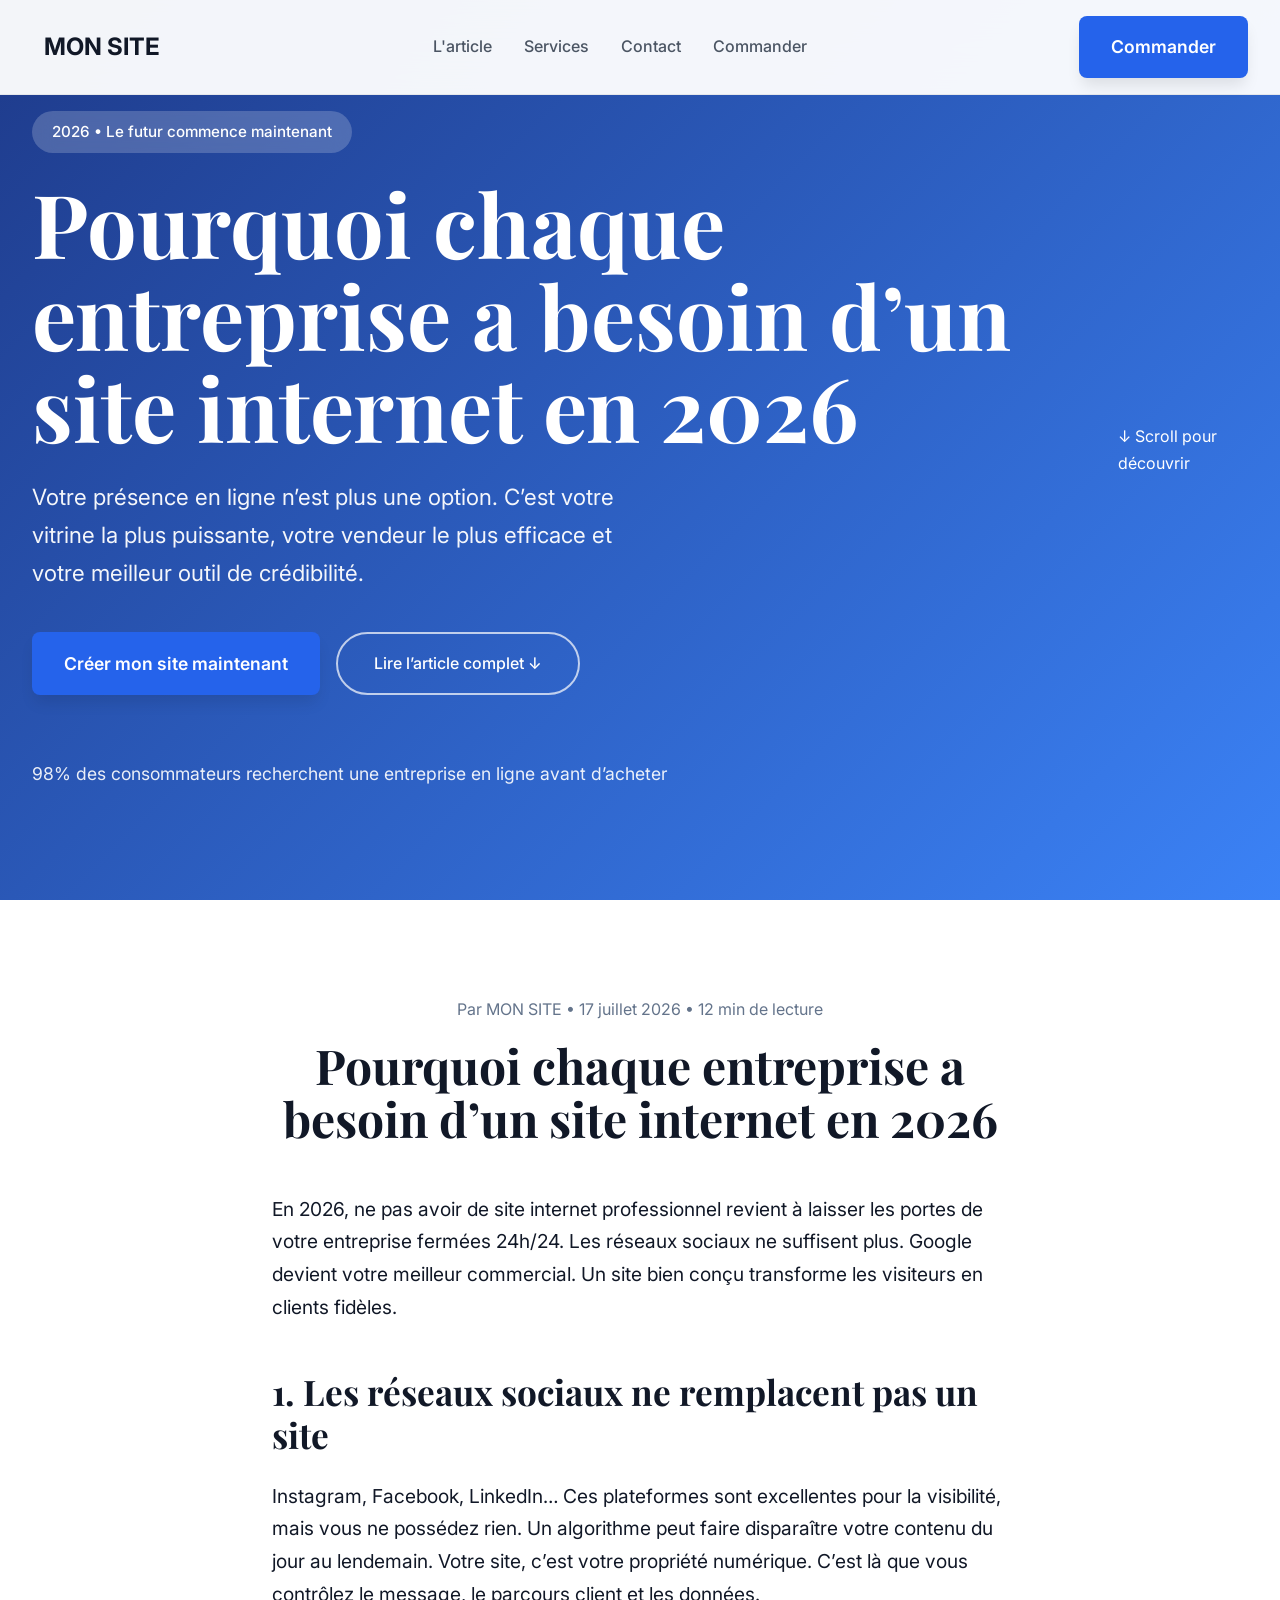
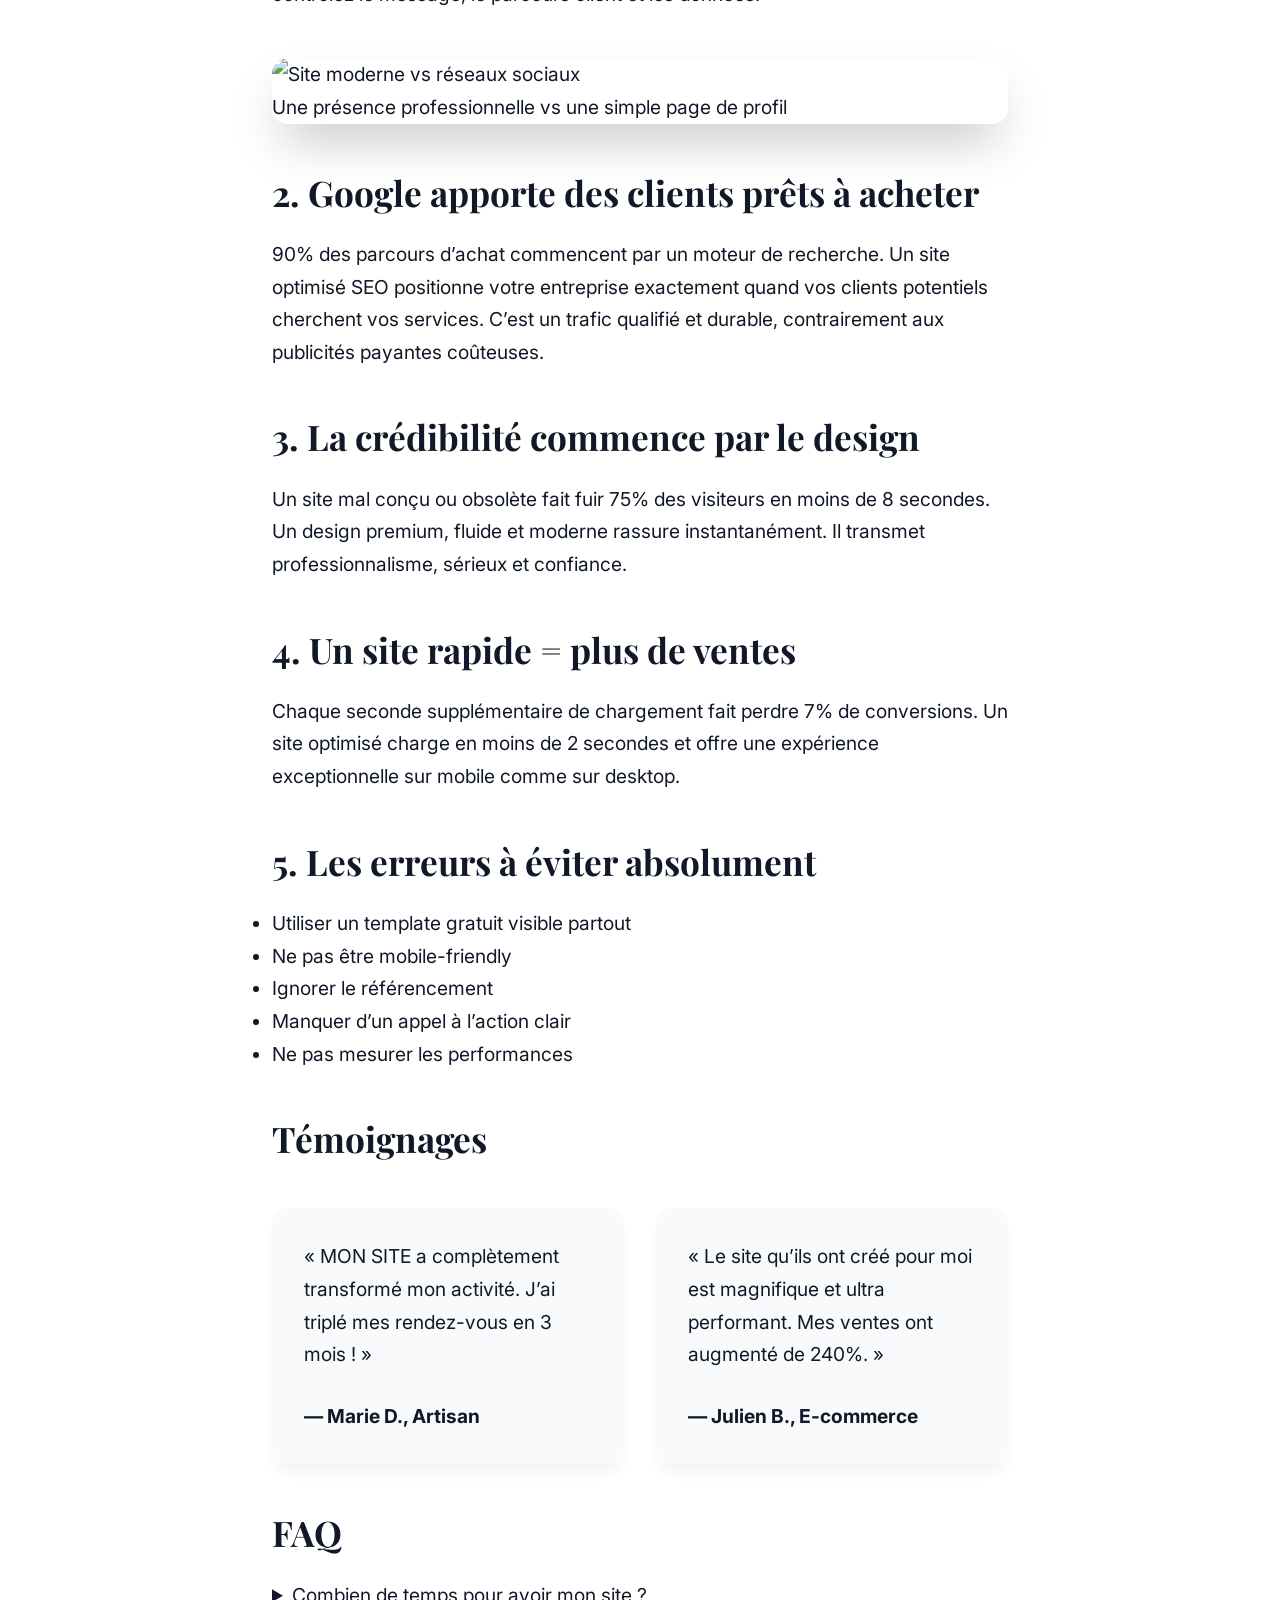
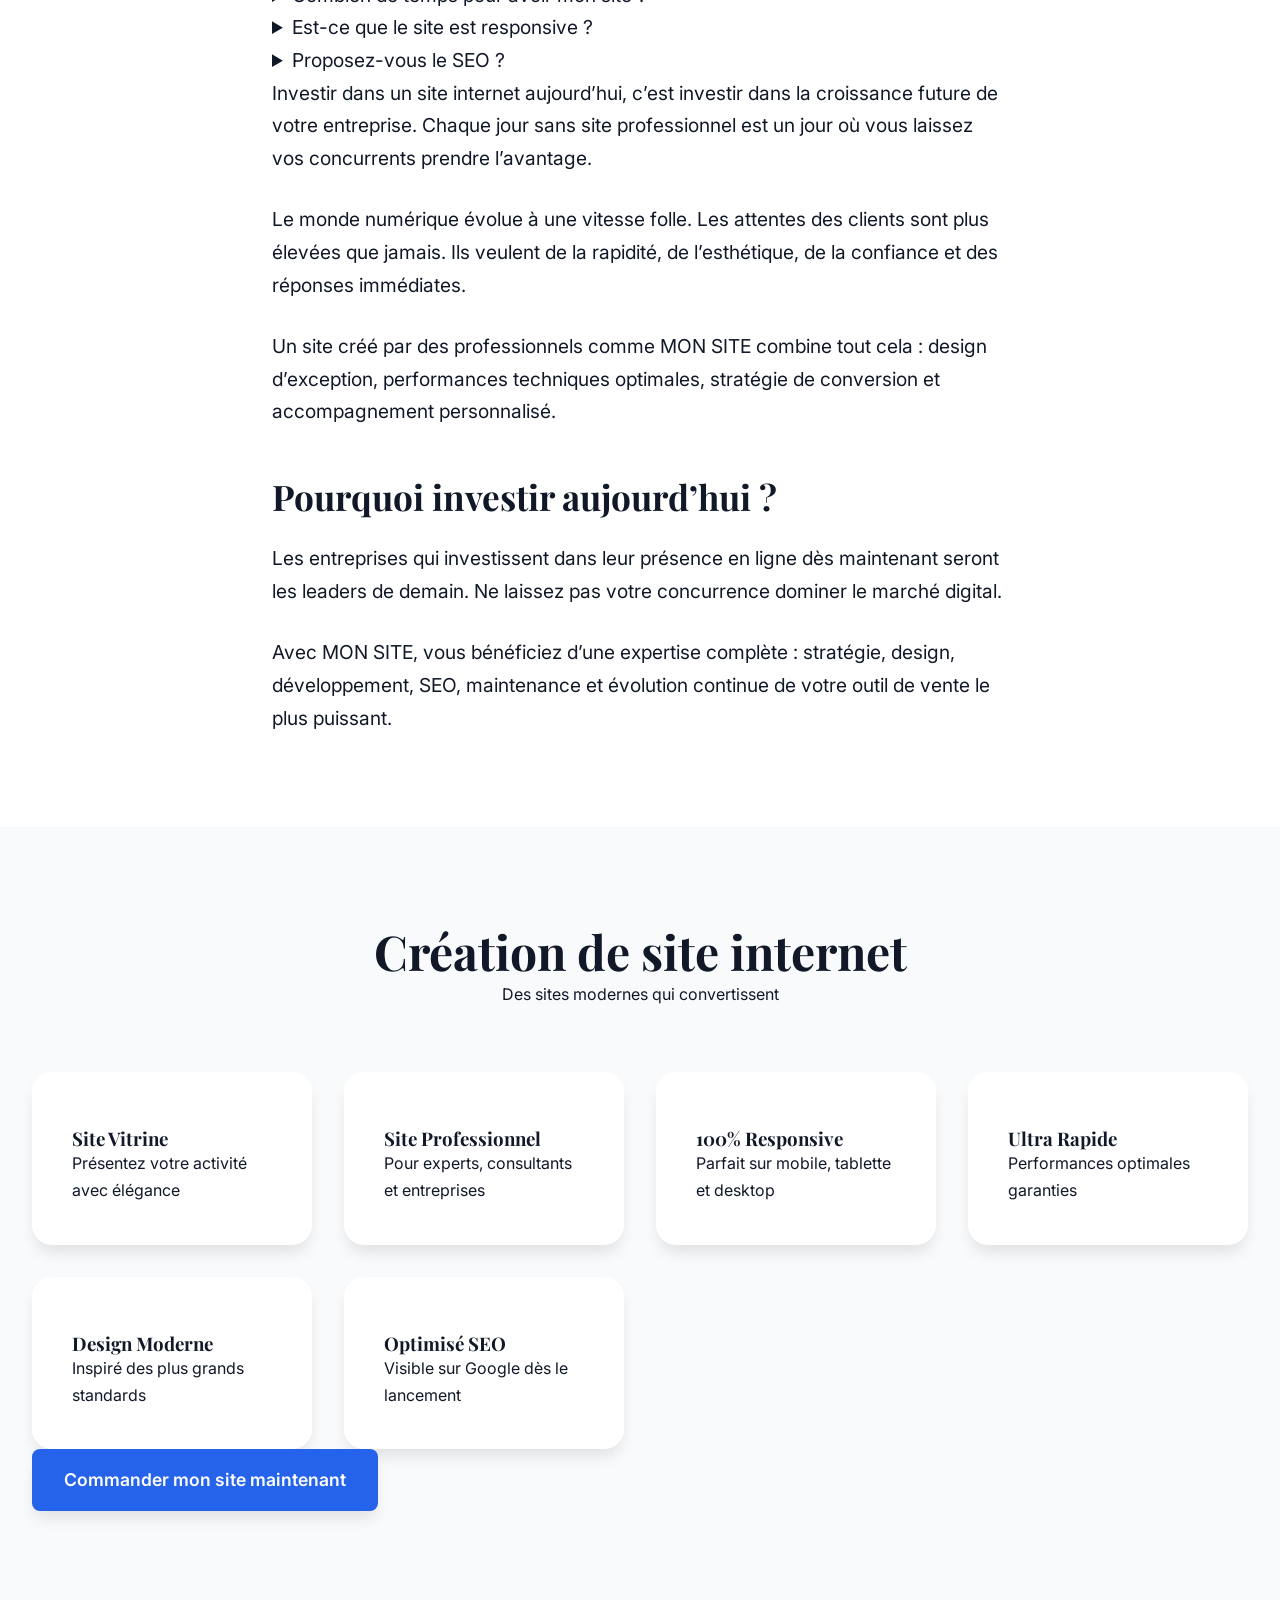
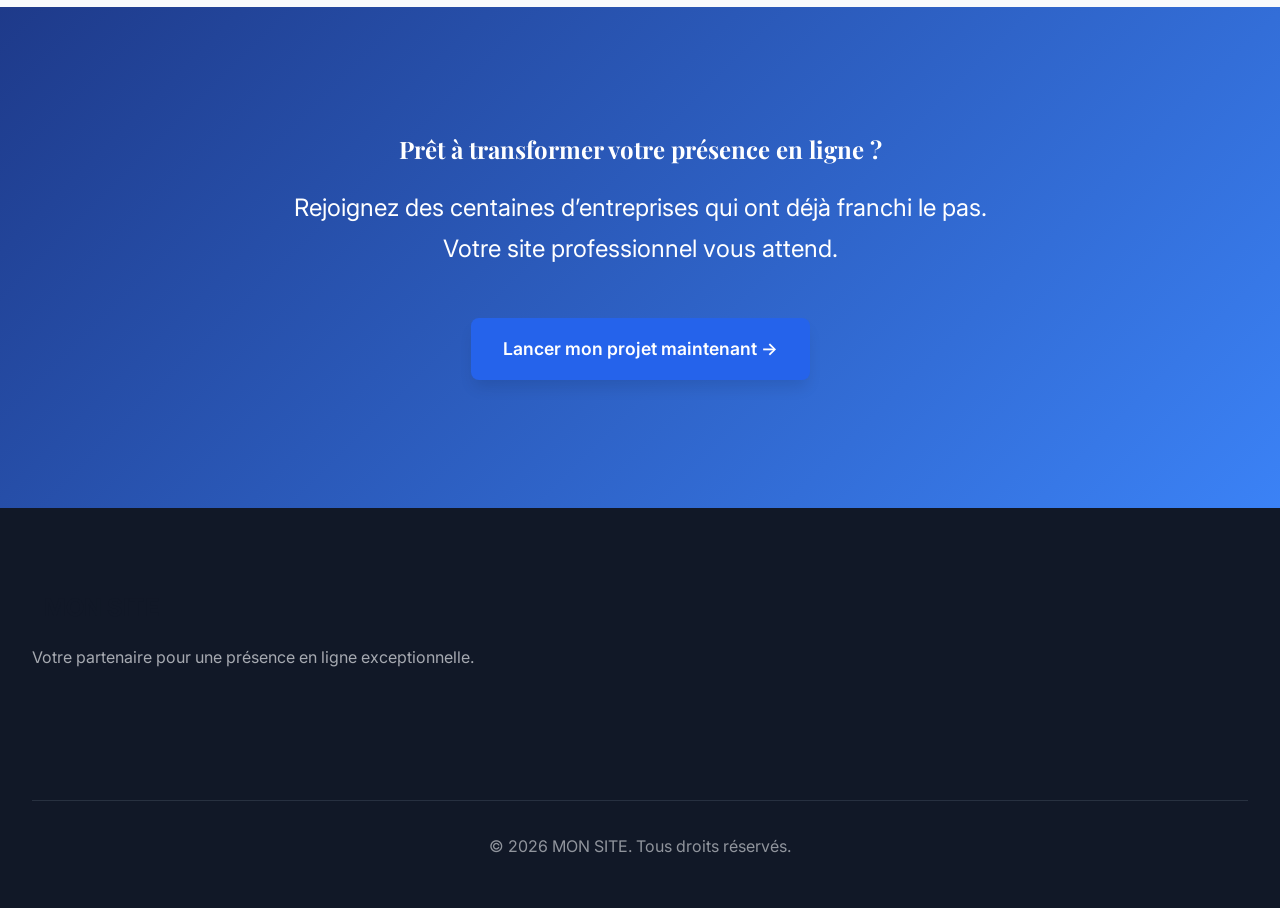
==== index.html @ a13f8148 "first commit" ====
<!DOCTYPE html>
<html lang="fr">
<head>
    <meta charset="UTF-8">
    <meta name="viewport" content="width=device-width, initial-scale=1.0">
    <meta name="description" content="Pourquoi chaque entreprise a besoin d'un site internet professionnel en 2026. Découvrez comment un site moderne augmente vos ventes, renforce votre crédibilité et attire des clients qualifiés.">
    <meta name="keywords" content="création site internet, site vitrine, web design, SEO, présence en ligne, conversion, agence web">
    <meta property="og:title" content="MON SITE - Pourquoi chaque entreprise a besoin d'un site internet en 2026">
    <meta property="og:description" content="Un site professionnel n'est plus une option. Transformez votre présence en ligne dès aujourd'hui.">
    <meta property="og:image" content="https://picsum.photos/id/1015/1200/630">
    <title>MON SITE - Pourquoi chaque entreprise a besoin d'un site internet en 2026</title>
    <link rel="stylesheet" href="style.css">
    <link rel="icon" href="data:image/svg+xml,%3Csvg xmlns='http://www.w3.org/2000/svg' viewBox='0 0 100 100'%3E%3Ctext y='50%' x='50%' font-size='70' text-anchor='middle' dominant-baseline='middle'%3E%3C/text%3E%3C/svg%3E">
</head>
<body>
    <!-- HEADER -->
    <header class="header">
        <div class="header-container">
            <div class="logo">
                <span class="logo-icon"></span>
                <span class="logo-text">MON SITE</span>
            </div>
            <nav class="nav">
                <a href="#article" class="nav-link">L'article</a>
                <a href="#services" class="nav-link">Services</a>
                <a href="contact.html" class="nav-link">Contact</a>
                <a href="#cta" class="nav-link">Commander</a>
            </nav>
            <a href="https://buy.stripe.com/fZuaEZ7aYgb0aNV97y5c402" target="_blank" class="btn-primary header-btn">Commander</a>
        </div>
        <div class="progress-bar" id="progressBar"></div>
    </header>

    <!-- HERO -->
    <section class="hero">
        <div class="hero-overlay"></div>
        <div class="hero-content">
            <div class="hero-badge">2026 • Le futur commence maintenant</div>
            <h1 class="hero-title">Pourquoi chaque entreprise a besoin d’un site internet en 2026</h1>
            <p class="hero-subtitle">Votre présence en ligne n’est plus une option. C’est votre vitrine la plus puissante, votre vendeur le plus efficace et votre meilleur outil de crédibilité.</p>
            <div class="hero-cta">
                <a href="https://buy.stripe.com/fZuaEZ7aYgb0aNV97y5c402" target="_blank" class="btn-primary hero-btn">Créer mon site maintenant</a>
                <a href="#article" class="btn-secondary">Lire l’article complet ↓</a>
            </div>
            <div class="hero-stats">
                <div>98% des consommateurs recherchent une entreprise en ligne avant d’acheter</div>
            </div>
        </div>
        <div class="scroll-indicator">↓ Scroll pour découvrir</div>
    </section>

    <!-- ARTICLE COMPLET -->
    <main class="main-content" id="article">
        <article class="article">
            <div class="article-header">
                <div class="article-meta">
                    <span>Par MON SITE • 17 juillet 2026 • 12 min de lecture</span>
                </div>
                <h1 class="article-title">Pourquoi chaque entreprise a besoin d’un site internet en 2026</h1>
            </div>
            <div class="article-body">
                <p>En 2026, ne pas avoir de site internet professionnel revient à laisser les portes de votre entreprise fermées 24h/24. Les réseaux sociaux ne suffisent plus. Google devient votre meilleur commercial. Un site bien conçu transforme les visiteurs en clients fidèles.</p>
               
                <h2>1. Les réseaux sociaux ne remplacent pas un site</h2>
                <p>Instagram, Facebook, LinkedIn… Ces plateformes sont excellentes pour la visibilité, mais vous ne possédez rien. Un algorithme peut faire disparaître votre contenu du jour au lendemain. Votre site, c’est votre propriété numérique. C’est là que vous contrôlez le message, le parcours client et les données.</p>
               
                <figure class="article-image">
                    <img src="https://picsum.photos/id/1015/1200/600" alt="Site moderne vs réseaux sociaux" loading="lazy">
                    <figcaption>Une présence professionnelle vs une simple page de profil</figcaption>
                </figure>

                <h2>2. Google apporte des clients prêts à acheter</h2>
                <p>90% des parcours d’achat commencent par un moteur de recherche. Un site optimisé SEO positionne votre entreprise exactement quand vos clients potentiels cherchent vos services. C’est un trafic qualifié et durable, contrairement aux publicités payantes coûteuses.</p>

                <h2>3. La crédibilité commence par le design</h2>
                <p>Un site mal conçu ou obsolète fait fuir 75% des visiteurs en moins de 8 secondes. Un design premium, fluide et moderne rassure instantanément. Il transmet professionnalisme, sérieux et confiance.</p>

                <h2>4. Un site rapide = plus de ventes</h2>
                <p>Chaque seconde supplémentaire de chargement fait perdre 7% de conversions. Un site optimisé charge en moins de 2 secondes et offre une expérience exceptionnelle sur mobile comme sur desktop.</p>

                <h2>5. Les erreurs à éviter absolument</h2>
                <ul>
                    <li>Utiliser un template gratuit visible partout</li>
                    <li>Ne pas être mobile-friendly</li>
                    <li>Ignorer le référencement</li>
                    <li>Manquer d’un appel à l’action clair</li>
                    <li>Ne pas mesurer les performances</li>
                </ul>

                <h2>Témoignages</h2>
                <div class="testimonials">
                    <div class="testimonial-card">
                        <p>« MON SITE a complètement transformé mon activité. J’ai triplé mes rendez-vous en 3 mois ! »</p>
                        <strong>— Marie D., Artisan</strong>
                    </div>
                    <div class="testimonial-card">
                        <p>« Le site qu’ils ont créé pour moi est magnifique et ultra performant. Mes ventes ont augmenté de 240%. »</p>
                        <strong>— Julien B., E-commerce</strong>
                    </div>
                </div>

                <h2>FAQ</h2>
                <details>
                    <summary>Combien de temps pour avoir mon site ?</summary>
                    <p>La plupart des projets sont livrés en 10 à 21 jours selon la complexité.</p>
                </details>
                <details>
                    <summary>Est-ce que le site est responsive ?</summary>
                    <p>Oui, 100% responsive et optimisé pour tous les appareils.</p>
                </details>
                <details>
                    <summary>Proposez-vous le SEO ?</summary>
                    <p>Oui, optimisation technique, contenu et suivi inclus.</p>
                </details>

                <p>Investir dans un site internet aujourd’hui, c’est investir dans la croissance future de votre entreprise. Chaque jour sans site professionnel est un jour où vous laissez vos concurrents prendre l’avantage.</p>
                <p>Le monde numérique évolue à une vitesse folle. Les attentes des clients sont plus élevées que jamais. Ils veulent de la rapidité, de l’esthétique, de la confiance et des réponses immédiates.</p>
                <p>Un site créé par des professionnels comme MON SITE combine tout cela : design d’exception, performances techniques optimales, stratégie de conversion et accompagnement personnalisé.</p>
               
                <h2>Pourquoi investir aujourd’hui ?</h2>
                <p>Les entreprises qui investissent dans leur présence en ligne dès maintenant seront les leaders de demain. Ne laissez pas votre concurrence dominer le marché digital.</p>
                <p>Avec MON SITE, vous bénéficiez d’une expertise complète : stratégie, design, développement, SEO, maintenance et évolution continue de votre outil de vente le plus puissant.</p>
            </div>
        </article>
    </main>

    <!-- SERVICES -->
    <section class="services" id="services">
        <div class="container">
            <div class="section-header">
                <h2>Création de site internet</h2>
                <p class="section-subtitle">Des sites modernes qui convertissent</p>
            </div>
            <div class="services-grid">
                <div class="service-card"><div class="check"></div><h3>Site Vitrine</h3><p>Présentez votre activité avec élégance</p></div>
                <div class="service-card"><div class="check"></div><h3>Site Professionnel</h3><p>Pour experts, consultants et entreprises</p></div>
                <div class="service-card"><div class="check"></div><h3>100% Responsive</h3><p>Parfait sur mobile, tablette et desktop</p></div>
                <div class="service-card"><div class="check"></div><h3>Ultra Rapide</h3><p>Performances optimales garanties</p></div>
                <div class="service-card"><div class="check"></div><h3>Design Moderne</h3><p>Inspiré des plus grands standards</p></div>
                <div class="service-card"><div class="check"></div><h3>Optimisé SEO</h3><p>Visible sur Google dès le lancement</p></div>
            </div>
            <div class="services-cta">
                <a href="https://buy.stripe.com/fZuaEZ7aYgb0aNV97y5c402" target="_blank" class="btn-primary large-btn">Commander mon site maintenant</a>
            </div>
        </div>
    </section>

    <!-- CTA FINAL -->
    <section class="final-cta" id="cta">
        <div class="cta-content">
            <h2>Prêt à transformer votre présence en ligne ?</h2>
            <p class="cta-text">Rejoignez des centaines d’entreprises qui ont déjà franchi le pas. Votre site professionnel vous attend.</p>
            <a href="https://buy.stripe.com/fZuaEZ7aYgb0aNV97y5c402" target="_blank" class="btn-primary cta-btn">Lancer mon projet maintenant →</a>
        </div>
    </section>

    <!-- FOOTER -->
    <footer class="footer">
        <div class="footer-container">
            <div class="footer-brand">
                <div class="logo">
                    <span class="logo-icon"></span>
                    <span class="logo-text">MON SITE</span>
                </div>
                <p>Votre partenaire pour une présence en ligne exceptionnelle.</p>
            </div>
            <div class="footer-copyright">
                <p>&copy; 2026 MON SITE. Tous droits réservés.</p>
            </div>
        </div>
    </footer>

    <button id="backToTop" class="back-to-top">↑</button>
    <script src="script.js"></script>
</body>
</html>
---- style.css ----
/* style.css */
@import url('https://fonts.googleapis.com/css2?family=Inter:wght@400;500;600&family=Playfair+Display:wght@700&display=swap');
:root {
--primary: #2563eb;
--text: #111827;
--bg: #ffffff;
--accent: #f8fafc;
}

* {
  margin: 0;
  padding: 0;
  box-sizing: border-box;
  }

body {
font-family: 'Inter', system-ui, sans-serif;
line-height: 1.7;
color: var(--text);
background: var(--bg);
overflow-x: hidden;
}
h1, h2, h3 {
font-family: 'Playfair Display', sans-serif;
line-height: 1.2;
}
/* HEADER */
.header {
position: fixed;
top: 0;
left: 0;
right: 0;
background: rgba(255,255,255,0.95);
backdrop-filter: blur(20px);
border-bottom: 1px solid #e5e7eb;
z-index: 1000;
}
.header-container {
max-width: 1280px;
margin: 0 auto;
padding: 1rem 2rem;
display: flex;
align-items: center;
justify-content: space-between;
}
.logo {
display: flex;
align-items: center;
gap: 12px;
font-weight: 700;
font-size: 1.5rem;
color: var(--text);
}
.logo-icon {
font-size: 2rem;
}
.nav {
display: flex;
gap: 2rem;
}
.nav-link {
text-decoration: none;
color: #4b5563;
font-weight: 500;
transition: color 0.3s;
}
.nav-link:hover {
color: var(--primary);
}
.header-btn {
padding: 12px 28px;
}
/* Progress Bar */
.progress-bar {
position: absolute;
bottom: 0;
left: 0;
height: 3px;
background: linear-gradient(90deg, #2563eb, #3b82f6);
width: 0%;
transition: width 0.1s;
}
/* HERO */
.hero {
height: 100vh;
min-height: 700px;
background: linear-gradient(135deg, #1e3a8a 0%, #3b82f6 100%);
color: white;
display: flex;
align-items: center;
position: relative;
overflow: hidden;
}
.hero-overlay {
position: absolute;
inset: 0;
background: url('https://picsum.photos/id/1015/2000/1200') center/cover;
opacity: 0.2;
mix-blend-mode: overlay;
}
.hero-content {
max-width: 1280px;
margin: 0 auto;
padding: 0 2rem;
position: relative;
z-index: 2;
}
.hero-badge {
display: inline-block;
background: rgba(255,255,255,0.2);
backdrop-filter: blur(10px);
padding: 8px 20px;
border-radius: 9999px;
margin-bottom: 1.5rem;
font-size: 0.95rem;
font-weight: 500;
}
.hero-title {
font-size: clamp(3rem, 8vw, 5.5rem);
max-width: 20ch;
margin-bottom: 1.5rem;
line-height: 1.05;
}
.hero-subtitle {
font-size: 1.4rem;
max-width: 600px;
margin-bottom: 2.5rem;
opacity: 0.95;
}
.hero-cta {
display: flex;
gap: 1rem;
flex-wrap: wrap;
}
.btn-primary {
background: white;
color: #1e40af;
padding: 16px 36px;
border-radius: 9999px;
font-weight: 600;
text-decoration: none;
display: inline-flex;
align-items: center;
justify-content: center;
transition: all 0.4s cubic-bezier(0.4, 0, 0.2, 1);
box-shadow: 0 10px 15px -3px rgb(0 0 0 / 0.1);
}
.btn-primary:hover {
transform: translateY(-4px) scale(1.05);
box-shadow: 0 20px 25px -5px rgb(0 0 0 / 0.1);
}
.btn-secondary {
padding: 16px 36px;
border: 2px solid rgba(255,255,255,0.7);
color: white;
border-radius: 9999px;
text-decoration: none;
font-weight: 500;
transition: all 0.3s;
}
.hero-stats {
margin-top: 4rem;
font-size: 1.1rem;
opacity: 0.9;
}
/* ARTICLE */
.main-content {
max-width: 800px;
margin: 0 auto;
padding: 6rem 2rem 4rem;
}
.article-header {
text-align: center;
margin-bottom: 3rem;
}
.article-meta {
color: #64748b;
margin-bottom: 1rem;
}
.article-title {
font-size: 3rem;
line-height: 1.1;
}
.article-body {
font-size: 1.2rem;
}
.article-body p {
margin-bottom: 1.8rem;
}
.article-body h2 {
margin: 3rem 0 1.5rem;
font-size: 2.2rem;
}
.article-image {
margin: 3rem 0;
border-radius: 16px;
overflow: hidden;
box-shadow: 0 25px 50px -12px rgb(0 0 0 / 0.25);
}
.article-image img {
width: 100%;
height: auto;
display: block;
}
.testimonials {
display: grid;
grid-template-columns: repeat(auto-fit, minmax(300px, 1fr));
gap: 2rem;
margin: 3rem 0;
}
.testimonial-card {
background: #f8fafc;
padding: 2rem;
border-radius: 16px;
box-shadow: 0 10px 15px -3px rgb(0 0 0 / 0.05);
}
/* SERVICES */
.services {
background: #f8fafc;
padding: 6rem 2rem;
}
.container {
max-width: 1280px;
margin: 0 auto;
}
.section-header {
text-align: center;
margin-bottom: 4rem;
}
.section-header h2 {
font-size: 3rem;
}
.services-grid {
display: grid;
grid-template-columns: repeat(auto-fit, minmax(280px, 1fr));
gap: 2rem;
}
.service-card {
background: white;
padding: 2.5rem;
border-radius: 20px;
box-shadow: 0 10px 15px -3px rgb(0 0 0 / 0.1);
transition: transform 0.4s cubic-bezier(0.4, 0, 0.2, 1);
}
.service-card:hover {
transform: translateY(-12px);
}
.check {
font-size: 2.5rem;
margin-bottom: 1rem;
display: block;
}
/* FINAL CTA */
.final-cta {
background: linear-gradient(135deg, #1e3a8a, #3b82f6);
color: white;
padding: 8rem 2rem;
text-align: center;
}
.cta-content {
max-width: 700px;
margin: 0 auto;
}
.cta-text {
font-size: 1.5rem;
margin: 1.5rem 0 3rem;
}
.large-btn {
padding: 22px 52px;
font-size: 1.3rem;
}
/* FOOTER */
.footer {
background: #111827;
color: #e5e7eb;
padding: 5rem 2rem 3rem;
}
.footer-container {
max-width: 1280px;
margin: 0 auto;
display: grid;
grid-template-columns: 2fr 1fr 1fr;
gap: 4rem;
}
.footer-brand p {
margin-top: 1rem;
opacity: 0.7;
}
.footer-copyright {
grid-column: 1 / -1;
text-align: center;
margin-top: 4rem;
padding-top: 2rem;
border-top: 1px solid #374151;
opacity: 0.6;
}
/* UTILITIES */
.back-to-top {
position: fixed;
bottom: 40px;
right: 40px;
width: 50px;
height: 50px;
background: white;
border: 2px solid #e5e7eb;
border-radius: 50%;
display: none;
align-items: center;
justify-content: center;
font-size: 1.5rem;
cursor: pointer;
box-shadow: 0 10px 15px -3px rgb(0 0 0 / 0.1);
z-index: 999;
transition: all 0.3s;
}
.back-to-top:hover {
background: #f1f5f9;
transform: scale(1.1);
}
/* RESPONSIVE */
@media (max-width: 768px) {
.header-container {
padding: 1rem;
}

.nav {
    display: none;
}

.hero-title {
    font-size: 3.2rem;
}
}

/* Styles Contact */
.hero-contact {
background: linear-gradient(135deg, #1e40af, #3b82f6);
color: white;
padding: 120px 20px;
text-align: center;
}
.contact-main {
padding: 60px 20px;
max-width: 1100px;
margin: 0 auto;
}
.contact-grid {
display: grid;
grid-template-columns: 1fr 1fr;
gap: 60px;
}
.form-group {
margin-bottom: 20px;
}
.form-group label {
display: block;
margin-bottom: 8px;
font-weight: 600;
}
.form-group input,
.form-group textarea {
width: 100%;
padding: 14px;
border: 2px solid #ddd;
border-radius: 8px;
font-size: 1rem;
}
.btn-primary {
background: #2563eb;
color: white;
padding: 16px 32px;
border: none;
border-radius: 8px;
cursor: pointer;
font-size: 1.1rem;
}
.status-message {
margin-top: 20px;
padding: 15px;
border-radius: 8px;
font-weight: bold;
}
/* Responsive */
@media (max-width: 900px) {
.contact-grid {
grid-template-columns: 1fr;
}
}
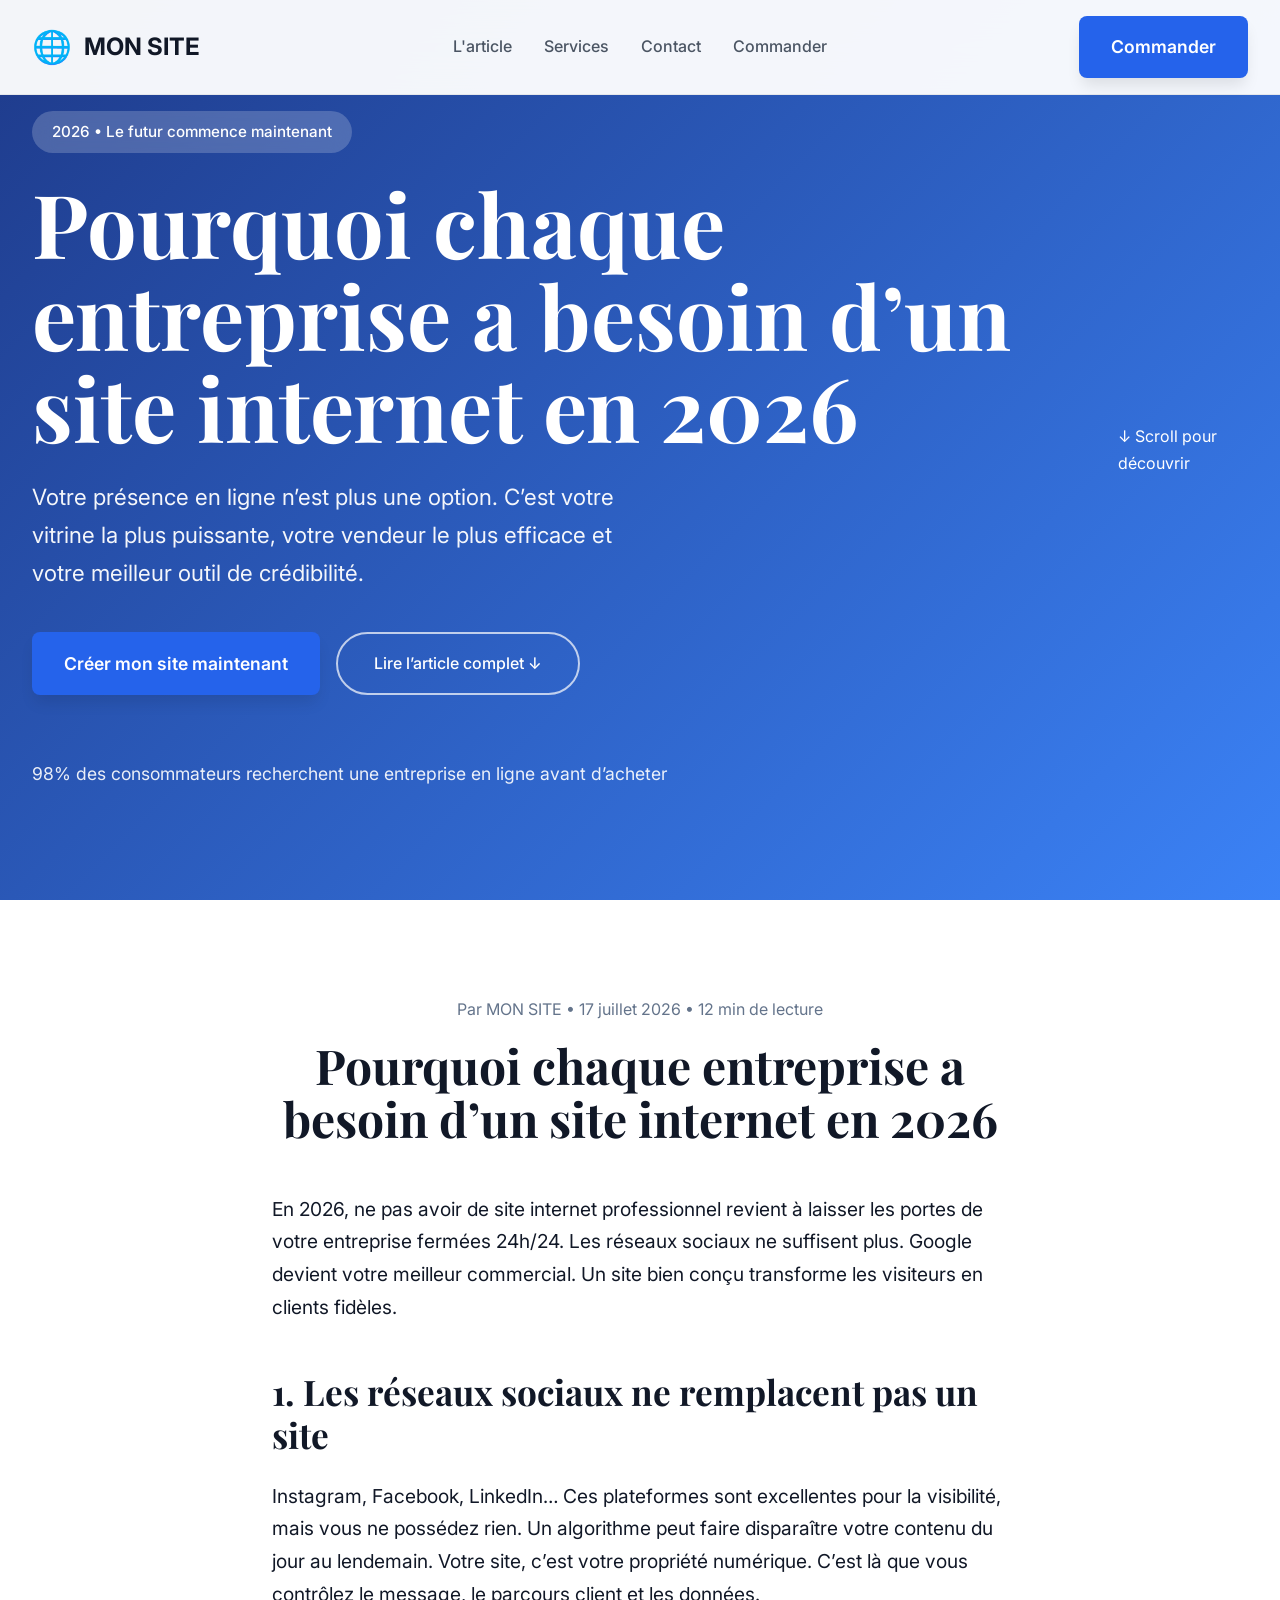
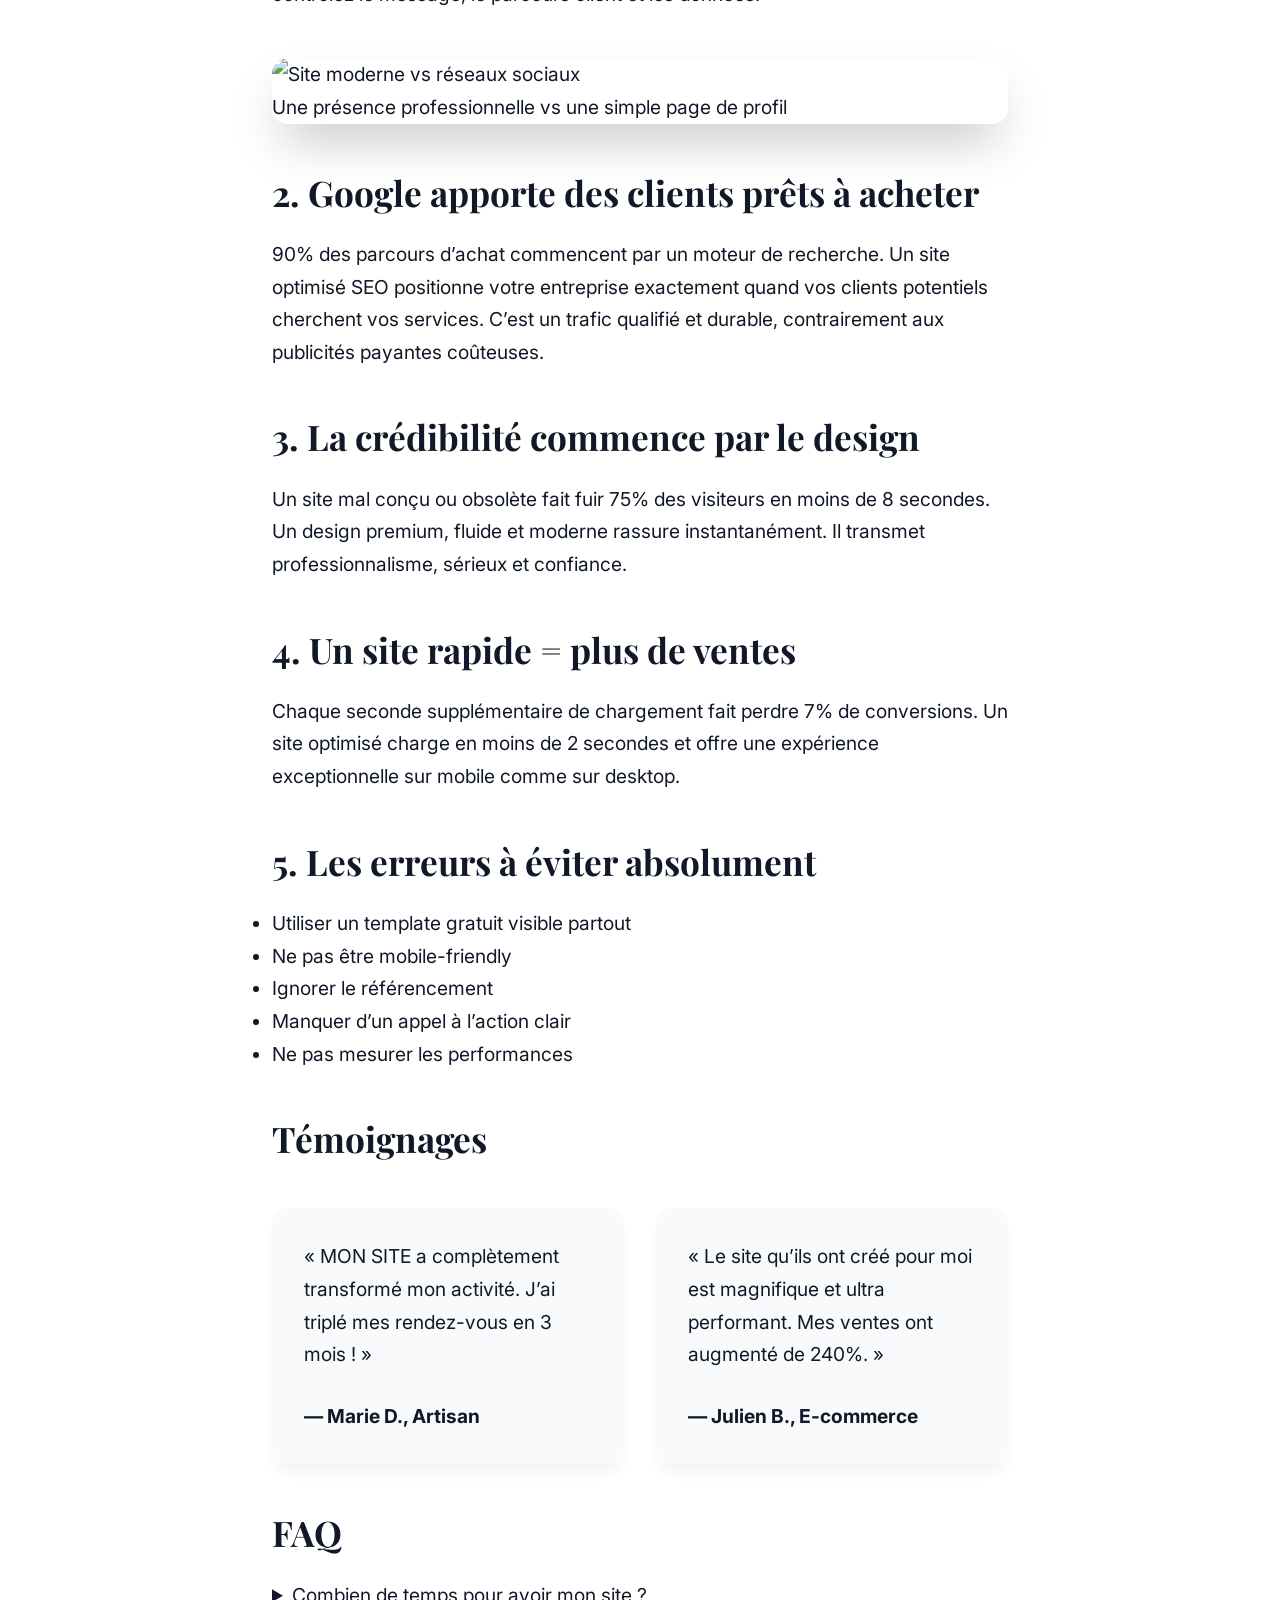
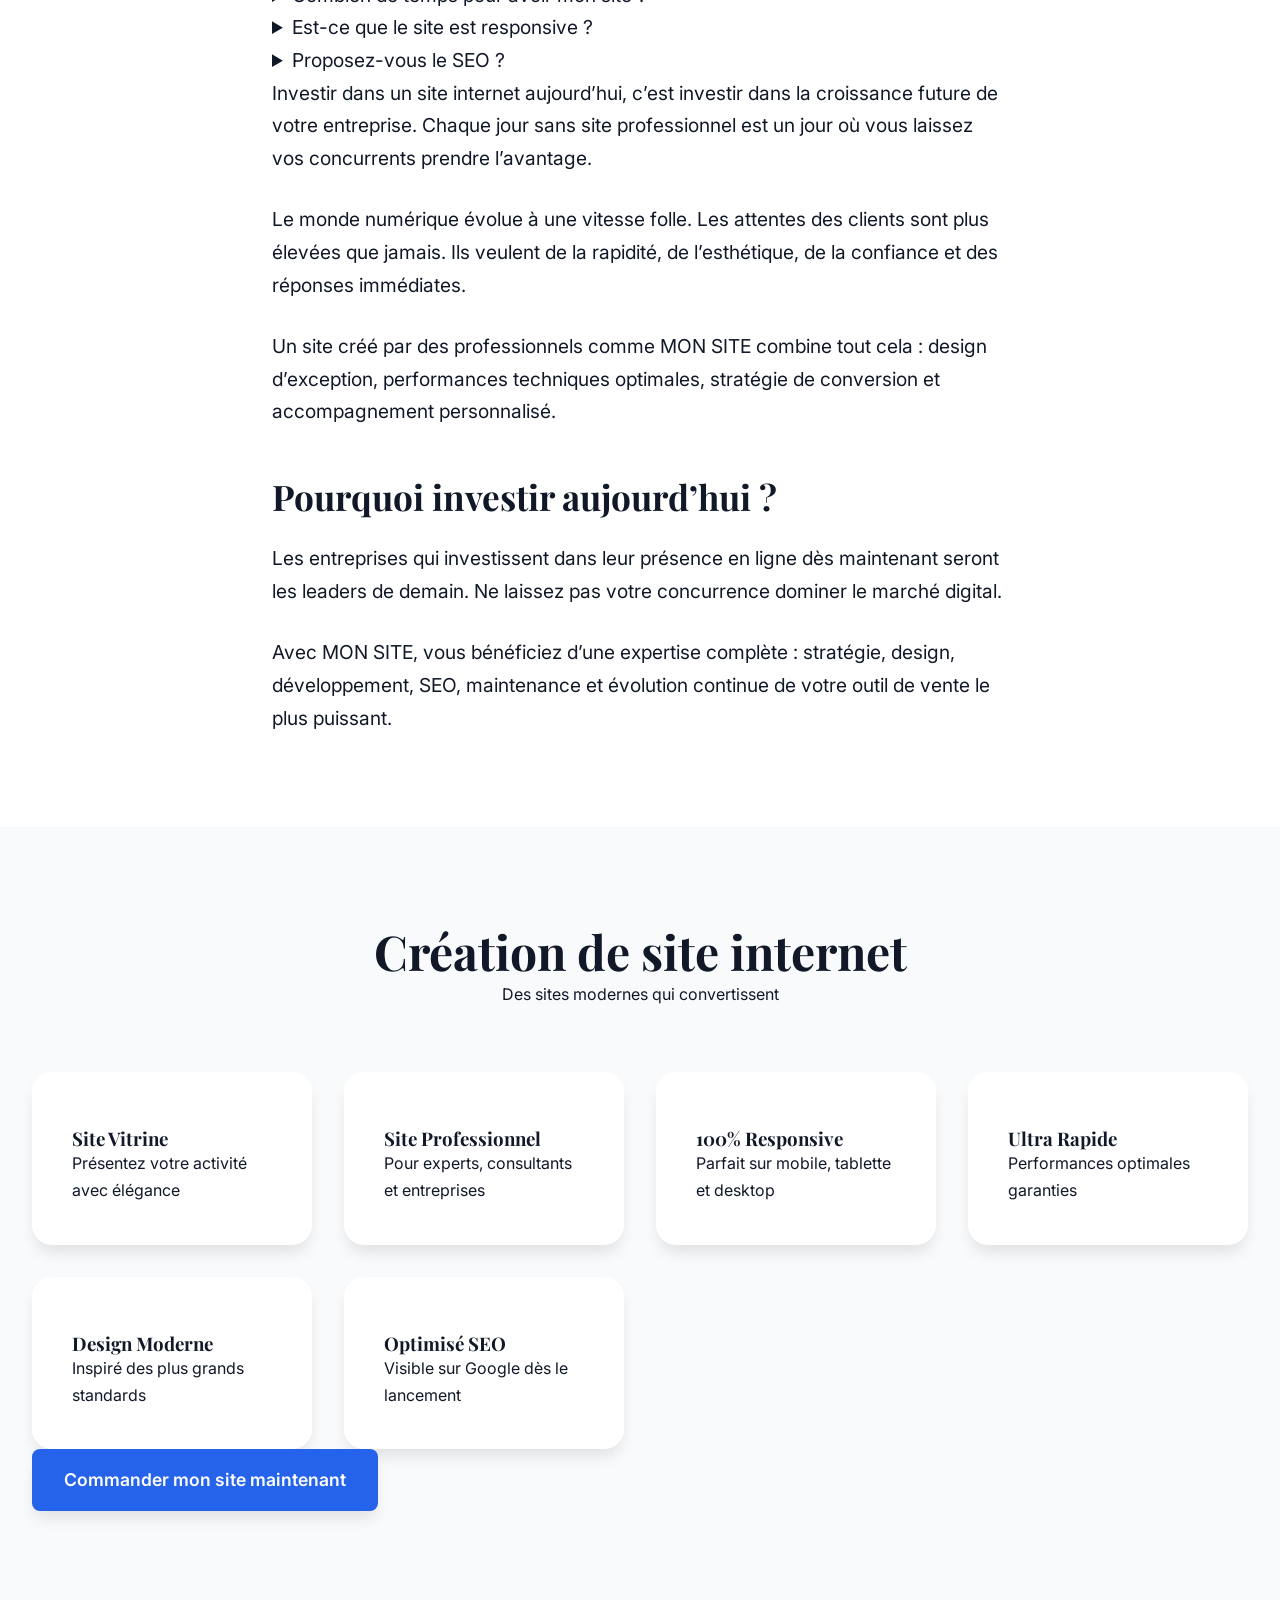
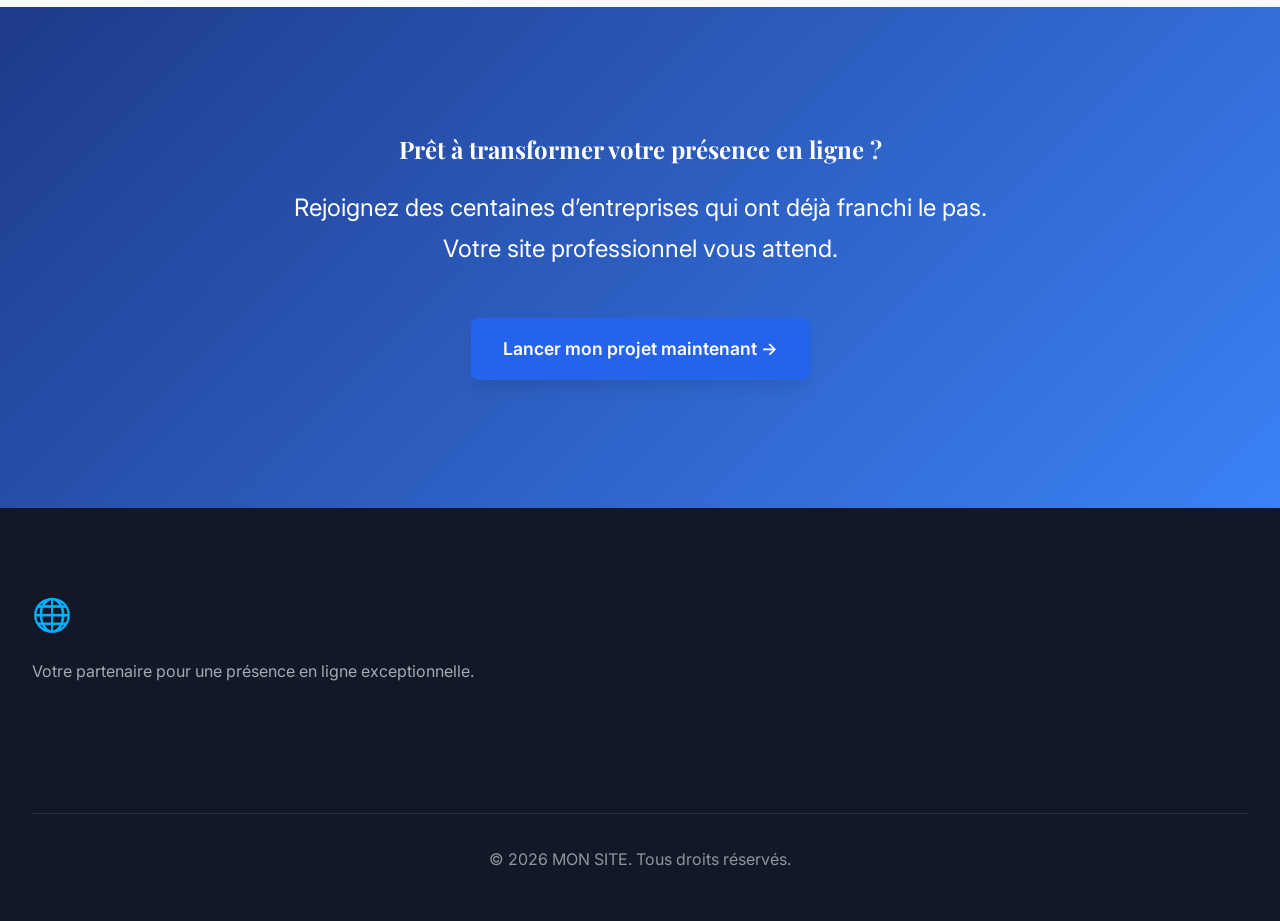
==== commit 2cfe4262: "Mise à jour de l'URL du sitemap" ====
--- a/index.html
+++ b/index.html
@@ -5,10 +5,10 @@
     <meta name="viewport" content="width=device-width, initial-scale=1.0">
     <meta name="description" content="Pourquoi chaque entreprise a besoin d'un site internet professionnel en 2026. Découvrez comment un site moderne augmente vos ventes, renforce votre crédibilité et attire des clients qualifiés.">
     <meta name="keywords" content="création site internet, site vitrine, web design, SEO, présence en ligne, conversion, agence web">
-    <meta property="og:title" content="MON SITE - Pourquoi chaque entreprise a besoin d'un site internet en 2026">
+    <meta property="og:title" content="Créer un Site Sécurisé - Créez Votre Site Web">
     <meta property="og:description" content="Un site professionnel n'est plus une option. Transformez votre présence en ligne dès aujourd'hui.">
     <meta property="og:image" content="https://picsum.photos/id/1015/1200/630">
-    <title>MON SITE - Pourquoi chaque entreprise a besoin d'un site internet en 2026</title>
+    <title>Créer un Site Sécurisé - Créez Votre Site Web</title>
     <link rel="stylesheet" href="style.css">
     <link rel="icon" href="data:image/svg+xml,%3Csvg xmlns='http://www.w3.org/2000/svg' viewBox='0 0 100 100'%3E%3Ctext y='50%' x='50%' font-size='70' text-anchor='middle' dominant-baseline='middle'%3E%3C/text%3E%3C/svg%3E">
 </head>
@@ -17,7 +17,7 @@
     <header class="header">
         <div class="header-container">
             <div class="logo">
-                <span class="logo-icon"></span>
+                <span class="logo-icon">🌐</span>
                 <span class="logo-text">MON SITE</span>
             </div>
             <nav class="nav">
@@ -159,7 +159,7 @@
         <div class="footer-container">
             <div class="footer-brand">
                 <div class="logo">
-                    <span class="logo-icon"></span>
+                    <span class="logo-icon">🌐</span>
                     <span class="logo-text">MON SITE</span>
                 </div>
                 <p>Votre partenaire pour une présence en ligne exceptionnelle.</p>
